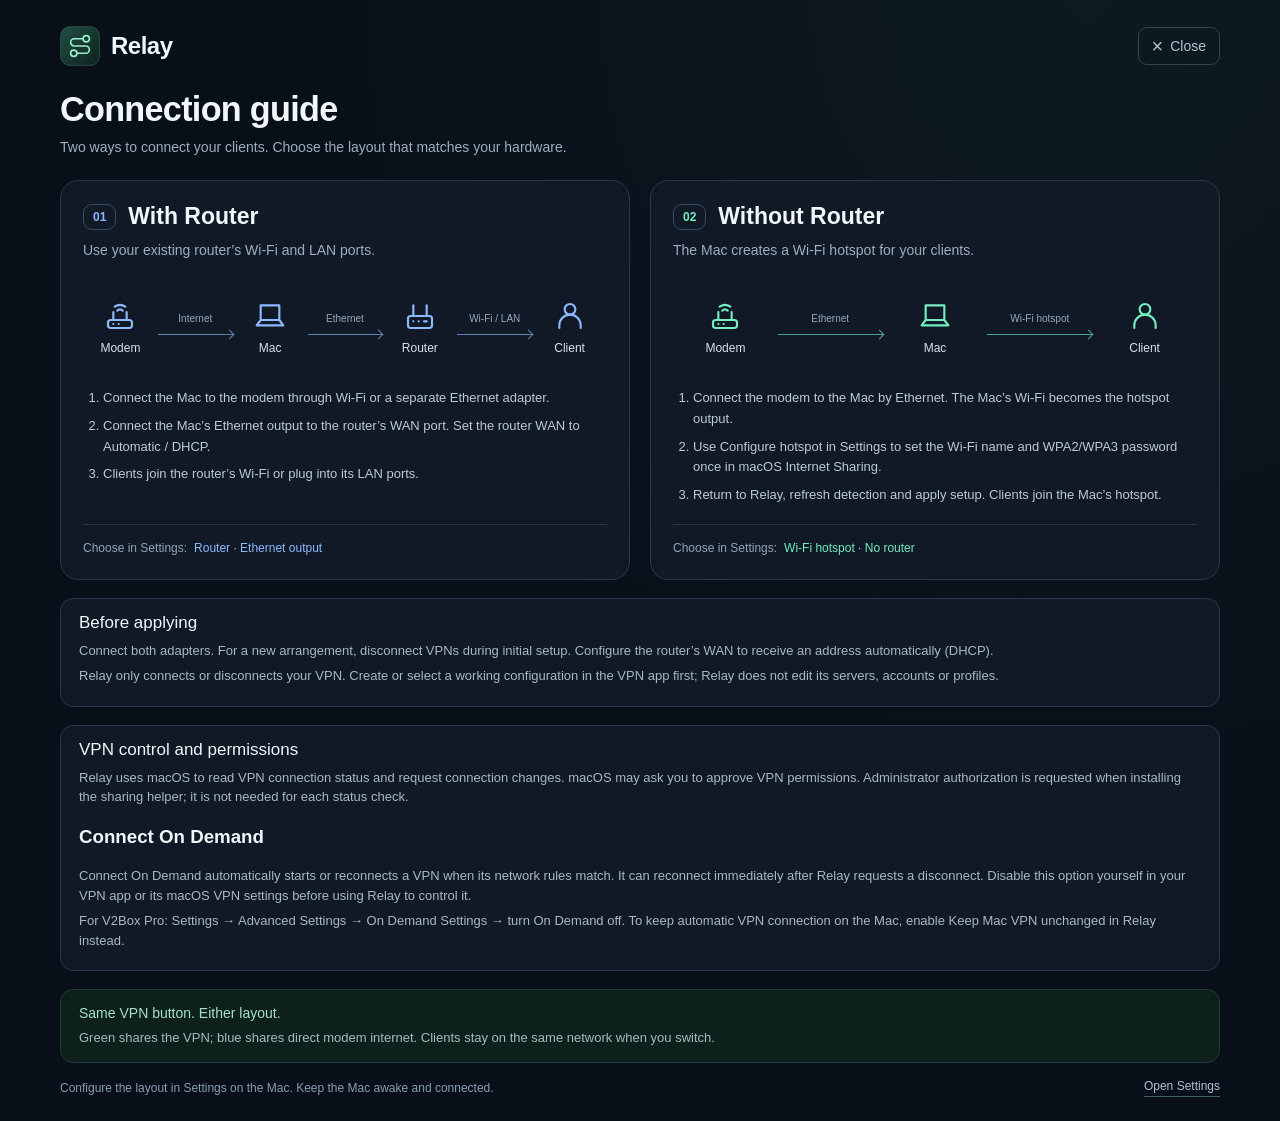
==== guide.html @ 201c6f51 "Release Relay 1.2.0: Mac internet sharing with client controls" ====
<!doctype html><html lang="en" data-page-ready="false"><head><meta charset="utf-8"><meta name="viewport" content="width=device-width,initial-scale=1"><meta name="theme-color" content="#071220"><meta name="apple-mobile-web-app-capable" content="yes"><meta name="apple-mobile-web-app-title" content="Relay"><meta name="apple-mobile-web-app-status-bar-style" content="black-translucent"><link rel="apple-touch-icon" sizes="180x180" href="/apple-touch-icon.png"><link rel="manifest" href="/manifest.webmanifest"><title>Relay · Guide</title><link rel="icon" href="/favicon.svg"><link rel="stylesheet" href="/guide.css"><link rel="stylesheet" href="/fonts.css"><link rel="stylesheet" href="/shared.css"><script src="/i18n.js" defer></script><script src="/guide.js" defer></script></head><body><main class="guide"><header class="app-header"><div class="brand"><img src="/favicon.svg" alt="" width="40" height="40"><span>Relay</span></div><nav class="header-right"><a class="home-close" href="/" aria-label="Close and return to Home page"><span aria-hidden="true">×</span><span data-i18n="Close">Close</span></a></nav></header><div class="intro"><h1 data-i18n="Connection guide" >Connection guide</h1><p data-i18n="Two ways to connect your clients. Choose the layout that matches your hardware." >Two ways to connect your clients. Choose the layout that matches your hardware.</p></div><div class="guide-grid"><section class="layout-card router-card"><div class="card-heading"><span class="layout-number" aria-hidden="true">01</span><h2 data-i18n="With Router" >With Router</h2></div><p data-i18n="Use your existing router’s Wi-Fi and LAN ports." class="card-intro">Use your existing router’s Wi-Fi and LAN ports.</p><div class="diagram" role="group" aria-label="Modem → Mac → Router → Client" data-flow="router"><div class="diagram-node"><svg viewBox="0 0 24 24" fill="none" stroke="currentColor" stroke-width="1.6" stroke-linecap="round" stroke-linejoin="round" aria-hidden="true"><rect x="3" y="15" width="18" height="6" rx="2"/><path d="M7 15V9m10 6V9M8 5a7 7 0 0 1 8 0M10 8a3 3 0 0 1 4 0M7 18h.01M11 18h.01"/></svg><span data-i18n="Modem" >Modem</span></div><div class="diagram-link"><span data-i18n="Internet" >Internet</span><i aria-hidden="true"></i></div><div class="diagram-node"><svg viewBox="0 0 24 24" fill="none" stroke="currentColor" stroke-width="1.6" stroke-linecap="round" stroke-linejoin="round" aria-hidden="true"><path d="M5 4h14v11H5zM2 19h20l-3-4H5z"/></svg><span data-i18n="Mac" >Mac</span></div><div class="diagram-link"><span data-i18n="Ethernet" >Ethernet</span><i aria-hidden="true"></i></div><div class="diagram-node"><svg viewBox="0 0 24 24" fill="none" stroke="currentColor" stroke-width="1.6" stroke-linecap="round" stroke-linejoin="round" aria-hidden="true"><rect x="3" y="12" width="18" height="9" rx="2"/><path d="M7 12V4m10 8V4M7 16h.01M11 16h.01M15 16h2"/></svg><span data-i18n="Router" >Router</span></div><div class="diagram-link"><span data-i18n="Wi-Fi / LAN" >Wi-Fi / LAN</span><i aria-hidden="true"></i></div><div class="diagram-node"><svg viewBox="0 0 24 24" fill="none" stroke="currentColor" stroke-width="1.6" stroke-linecap="round" stroke-linejoin="round" aria-hidden="true"><circle cx="12" cy="7" r="4"/><path d="M4 21v-2a8 8 0 0 1 16 0v2"/></svg><span data-i18n="Client" >Client</span></div></div><ol><li data-i18n="Connect the Mac to the modem through Wi-Fi or a separate Ethernet adapter." >Connect the Mac to the modem through Wi-Fi or a separate Ethernet adapter.</li><li data-i18n="Connect the Mac’s Ethernet output to the router’s WAN port. Set the router WAN to Automatic / DHCP." >Connect the Mac’s Ethernet output to the router’s WAN port. Set the router WAN to Automatic / DHCP.</li><li data-i18n="Clients join the router’s Wi-Fi or plug into its LAN ports." >Clients join the router’s Wi-Fi or plug into its LAN ports.</li></ol><div class="choice"><strong data-i18n="Choose in Settings:" >Choose in Settings:</strong><span data-i18n="Router · Ethernet output" >Router · Ethernet output</span></div></section><section class="layout-card hotspot-card"><div class="card-heading"><span class="layout-number" aria-hidden="true">02</span><h2 data-i18n="Without Router" >Without Router</h2></div><p data-i18n="The Mac creates a Wi-Fi hotspot for your clients." class="card-intro">The Mac creates a Wi-Fi hotspot for your clients.</p><div class="diagram" role="group" aria-label="Modem → Mac → Client (Wi-Fi hotspot)" data-flow="hotspot"><div class="diagram-node"><svg viewBox="0 0 24 24" fill="none" stroke="currentColor" stroke-width="1.6" stroke-linecap="round" stroke-linejoin="round" aria-hidden="true"><rect x="3" y="15" width="18" height="6" rx="2"/><path d="M7 15V9m10 6V9M8 5a7 7 0 0 1 8 0M10 8a3 3 0 0 1 4 0M7 18h.01M11 18h.01"/></svg><span data-i18n="Modem" >Modem</span></div><div class="diagram-link"><span data-i18n="Ethernet" >Ethernet</span><i aria-hidden="true"></i></div><div class="diagram-node"><svg viewBox="0 0 24 24" fill="none" stroke="currentColor" stroke-width="1.6" stroke-linecap="round" stroke-linejoin="round" aria-hidden="true"><path d="M5 4h14v11H5zM2 19h20l-3-4H5z"/></svg><span data-i18n="Mac" >Mac</span></div><div class="diagram-link"><span data-i18n="Wi-Fi hotspot" >Wi-Fi hotspot</span><i aria-hidden="true"></i></div><div class="diagram-node"><svg viewBox="0 0 24 24" fill="none" stroke="currentColor" stroke-width="1.6" stroke-linecap="round" stroke-linejoin="round" aria-hidden="true"><circle cx="12" cy="7" r="4"/><path d="M4 21v-2a8 8 0 0 1 16 0v2"/></svg><span data-i18n="Client" >Client</span></div></div><ol><li data-i18n="Connect the modem to the Mac by Ethernet. The Mac’s Wi-Fi becomes the hotspot output." >Connect the modem to the Mac by Ethernet. The Mac’s Wi-Fi becomes the hotspot output.</li><li data-i18n="Use Configure hotspot in Settings to set the Wi-Fi name and WPA2/WPA3 password once in macOS Internet Sharing." >Use Configure hotspot in Settings to set the Wi-Fi name and WPA2/WPA3 password once in macOS Internet Sharing.</li><li data-i18n="Return to Relay, refresh detection and apply setup. Clients join the Mac’s hotspot." >Return to Relay, refresh detection and apply setup. Clients join the Mac’s hotspot.</li></ol><div class="choice"><strong data-i18n="Choose in Settings:" >Choose in Settings:</strong><span data-i18n="Wi-Fi hotspot · No router" >Wi-Fi hotspot · No router</span></div></section></div><section class="help-details" id="before-applying"><h2 data-i18n="Before applying">Before applying</h2><p data-i18n="Connect both adapters. For a new arrangement, disconnect VPNs during initial setup. Configure the router’s WAN to receive an address automatically (DHCP).">Connect both adapters. For a new arrangement, disconnect VPNs during initial setup. Configure the router’s WAN to receive an address automatically (DHCP).</p><p data-i18n="Relay only connects or disconnects your VPN. Create or select a working configuration in the VPN app first; Relay does not edit its servers, accounts or profiles.">Relay only connects or disconnects your VPN. Create or select a working configuration in the VPN app first; Relay does not edit its servers, accounts or profiles.</p></section><section class="help-details" id="vpn-permissions"><h2 data-i18n="VPN control and permissions">VPN control and permissions</h2><p data-i18n="Relay uses macOS to read VPN connection status and request connection changes. macOS may ask you to approve VPN permissions. Administrator authorization is requested when installing the sharing helper; it is not needed for each status check.">Relay uses macOS to read VPN connection status and request connection changes. macOS may ask you to approve VPN permissions. Administrator authorization is requested when installing the sharing helper; it is not needed for each status check.</p><h3 data-i18n="Connect On Demand">Connect On Demand</h3><p data-i18n="Connect On Demand automatically starts or reconnects a VPN when its network rules match. It can reconnect immediately after Relay requests a disconnect. Disable this option yourself in your VPN app or its macOS VPN settings before using Relay to control it.">Connect On Demand automatically starts or reconnects a VPN when its network rules match. It can reconnect immediately after Relay requests a disconnect. Disable this option yourself in your VPN app or its macOS VPN settings before using Relay to control it.</p><p data-i18n="For V2Box Pro: Settings → Advanced Settings → On Demand Settings → turn On Demand off. To keep automatic VPN connection on the Mac, enable Keep Mac VPN unchanged in Relay instead.">For V2Box Pro: Settings → Advanced Settings → On Demand Settings → turn On Demand off. To keep automatic VPN connection on the Mac, enable Keep Mac VPN unchanged in Relay instead.</p></section><aside class="mode-note"><strong data-i18n="Same VPN button. Either layout." >Same VPN button. Either layout.</strong><p data-i18n="Green shares the VPN; blue shares direct modem internet. Clients stay on the same network when you switch." >Green shares the VPN; blue shares direct modem internet. Clients stay on the same network when you switch.</p></aside><footer><p data-i18n="Configure the layout in Settings on the Mac. Keep the Mac awake and connected." >Configure the layout in Settings on the Mac. Keep the Mac awake and connected.</p><a data-i18n="Open Settings" href="/settings" class="settings-link">Open Settings</a></footer></main></body></html>
---- guide.css ----
*{box-sizing:border-box}html,body{margin:0;min-height:100%;background:#090f19;color:#f0f6fa;font-family:-apple-system,BlinkMacSystemFont,"Segoe UI",Arial,sans-serif}body{background:radial-gradient(ellipse at 85% 0%,#13332d55,transparent 52%),#090f19}.guide{max-width:1220px;margin:auto;padding:clamp(18px,3vh,32px) 30px}header,header nav,.brand{display:flex;align-items:center}.brand{gap:10px;color:#f0f6fa;font-size:24px;font-weight:600}header{justify-content:space-between}header nav{gap:22px}a{color:#adc2d2;text-decoration:none;font-size:14px}.home{border:1px solid #304455;border-radius:9px;padding:8px 14px}a:hover{color:#fff}.intro{margin:22px 0}h1{font-size:clamp(26px,3.8vh,38px);font-weight:550;letter-spacing:-.7px;margin:0 0 8px}.intro p,.card-intro{margin:0;color:#9cafbf;line-height:1.5;font-size:14px}.guide-grid{display:grid;grid-template-columns:1fr 1fr;gap:20px}.layout-card{--accent:#8dbaff;background:#101925;border:1px solid #293949;border-radius:18px;padding:22px;display:flex;flex-direction:column}.hotspot-card{--accent:#74edbf}.card-heading{display:flex;align-items:center;gap:12px;margin-bottom:10px}.layout-number{color:var(--accent);border:1px solid #344d5e;border-radius:9px;padding:5px 9px;font-size:12px;font-weight:600}.card-heading h2{margin:0;font-weight:550;font-size:23px}.diagram{display:flex;align-items:center;margin:23px 0 18px;min-height:86px;direction:ltr}.diagram-node{flex:1;min-width:0;display:flex;flex-direction:column;align-items:center;gap:9px;color:#d5e3eb;font-size:12px}.diagram-node svg{width:32px;height:32px;color:var(--accent)}.diagram-link{flex:1;min-width:0;display:flex;flex-direction:column;align-items:center;gap:8px;margin-top:-21px}.diagram-link span{text-align:center;color:#94aabc;font-size:10px;line-height:1.4;min-height:27px;display:flex;align-items:flex-end}.diagram-link i{display:block;height:1px;width:100%;position:relative;background:var(--accent);opacity:.65}.diagram-link i:after{content:"";position:absolute;right:0;top:-3px;width:6px;height:6px;border-right:1px solid var(--accent);border-top:1px solid var(--accent);transform:rotate(45deg)}ol{padding-inline-start:20px;margin:0 0 18px;color:#b9cbd7;font-size:13px;line-height:1.6}li+li{margin-top:7px}.choice{margin-top:auto;display:flex;gap:7px;flex-wrap:wrap;padding-top:14px;border-top:1px solid #263746;font-size:12px;line-height:1.5;color:var(--accent)}.choice strong{color:#91a6b6;font-weight:400}.mode-note{margin-top:18px;border:1px solid #253b37;border-radius:13px;padding:14px 18px;background:#0e201c}.mode-note strong{font-size:14px;color:#a6e1c9;font-weight:500}.mode-note p{margin:6px 0 0;color:#a6bbbe;font-size:13px;line-height:1.5}footer{display:flex;justify-content:space-between;align-items:center;gap:20px;margin-top:16px}footer p{color:#879eaf;font-size:12px;line-height:1.5;margin:0}.settings-link{font-size:12px;white-space:nowrap;border-bottom:1px solid #42625a;padding-bottom:3px}*:focus-visible{outline:2px solid #8dbaff;outline-offset:4px}html[dir=rtl] .intro h1{letter-spacing:0}html[dir=rtl] .diagram{direction:rtl}html[dir=rtl] .diagram-link i:after{right:auto;left:0;transform:rotate(-135deg)}@media(max-width:720px){.guide{padding:22px 20px}.guide-grid{grid-template-columns:1fr}.layout-card{padding:20px}.intro{margin:24px 0}header nav{gap:14px}footer{align-items:flex-start;flex-direction:column;gap:10px}}@media(max-height:650px) and (min-width:721px){.guide{padding-top:16px;padding-bottom:16px}.intro{margin:16px 0}.layout-card{padding:17px}.diagram{margin:14px 0 10px;min-height:70px}ol{font-size:12px;line-height:1.5;margin-bottom:12px}li+li{margin-top:5px}.mode-note{margin-top:13px;padding:11px 16px}footer{margin-top:12px}}

.home{display:flex;align-items:center;gap:7px}.home>span:first-child{font-size:19px;line-height:1}

header{direction:ltr}

@media(min-width:721px){html[dir=rtl] .intro{margin:18px 0}html[dir=rtl] .diagram{margin:18px 0 12px}html[dir=rtl] .layout-card{padding:20px}html[dir=rtl] .mode-note{margin-top:14px}}
---- fonts.css ----
@font-face{font-family:Vazirmatn;src:url('/fonts/Vazirmatn-Regular.woff2') format('woff2');font-weight:400;font-style:normal;font-display:swap}
@font-face{font-family:Vazirmatn;src:url('/fonts/Vazirmatn-Medium.woff2') format('woff2');font-weight:500;font-style:normal;font-display:swap}
@font-face{font-family:Vazirmatn;src:url('/fonts/Vazirmatn-SemiBold.woff2') format('woff2');font-weight:600;font-style:normal;font-display:swap}
@font-face{font-family:Vazirmatn;src:url('/fonts/Vazirmatn-Bold.woff2') format('woff2');font-weight:700;font-style:normal;font-display:swap}
html[lang=fa] body{font-family:Vazirmatn,Tahoma,Arial,sans-serif}
---- shared.css ----
html[data-page-ready=false] body{visibility:hidden}main>header.app-header{height:44px;min-height:44px;display:flex;align-items:center;justify-content:space-between;gap:18px;direction:ltr;font-size:24px;font-weight:600;margin-bottom:18px}main>header.app-header .brand{display:flex;align-items:center;gap:11px;font-size:24px;font-weight:600;letter-spacing:-.5px;color:#f0f6fa}main>header.app-header .brand img{width:40px;height:40px}main>header.app-header .header-right{display:flex;align-items:center;gap:20px;margin:0}main>header.app-header a{font-size:14px;font-weight:400;color:#adc2d2;letter-spacing:0}main>header.app-header .home-close{display:flex;align-items:center;gap:7px;border:1px solid #304455;border-radius:9px;padding:8px 13px;margin:0}main>header.app-header .home-close>span:first-child{font-size:20px;line-height:1}main>header.app-header a:hover{color:#fff}.settings,.guide,.about{padding:24px 30px}main#screen{padding-top:24px;padding-left:30px;padding-right:30px}#screen>header.app-header{margin-bottom:0}.label-with-help{display:flex;align-items:center;gap:8px}.info-link{display:inline-grid;place-items:center;width:18px;height:18px;flex:none;border:1px solid #587285;border-radius:50%;font:12px Georgia,serif;color:#b5cede}.network-loading{display:flex;align-items:center;gap:8px;color:#8dbaff;font-size:13px;margin-top:14px}.authorization-note{color:#f6d18e;background:#f6d18e0b;border:1px solid #f6d18e33;border-radius:10px;padding:10px 12px;font-size:12px;line-height:1.5;margin:12px 0 0}.settings #message.network-error{color:#ff9f9f;background:#ff6e6e0b;border:1px solid #ff6e6e44;border-radius:10px;padding:10px 12px}.settings-card[aria-busy=true]{border-color:#4d6880}.settings-card[aria-busy=true] .fields{opacity:.55}.help-details{background:#101925;border:1px solid #293949;border-radius:13px;padding:14px 18px;margin-top:18px}.help-details h2{font-size:17px;margin:0 0 8px;font-weight:500}.help-details p{font-size:13px;line-height:1.5;color:#a6bbbe;margin:6px 0}main#screen{position:relative;isolation:isolate}.ambient-glow{position:absolute;inset:0;z-index:-1;pointer-events:none;overflow:hidden}.ambient-glow i{position:absolute;inset:0;opacity:0;transition:opacity .8s ease}.glow-direct{background:radial-gradient(ellipse at 50% 44%,#4276cb40 0%,#4276cb1a 27%,#4276cb04 52%,transparent 72%)}.glow-vpn{background:radial-gradient(ellipse at 50% 44%,#4fffb84d 0%,#4fffb81c 28%,#4fffb804 54%,transparent 74%)}.glow-transition{background:radial-gradient(ellipse at 50% 44%,#f6d18e40 0%,#f6d18e17 30%,transparent 70%)}#screen[data-state=direct] .glow-direct,#screen[data-state=vpn] .glow-vpn,#screen[data-state=switching] .glow-transition,#screen[data-state=checking] .glow-transition{opacity:1}#screen[data-state=switching] .glow-transition{animation:halo-pulse 1.8s ease-in-out infinite}.ambient-glow .glow-ripple{inset:16% 0 22%;background:radial-gradient(ellipse,var(--glow),transparent 65%)}#screen.pressed .glow-ripple{animation:halo-wave .8s ease-out}#screen.arrived .glow-ripple{animation:halo-wave 1s ease-out}@keyframes halo-pulse{50%{opacity:.5}}@keyframes halo-wave{0%{opacity:.2;transform:scale(.35)}45%{opacity:1}100%{opacity:0;transform:scale(1.5)}}@media(max-width:600px){main>header.app-header .header-right{gap:13px}main>header.app-header a{font-size:12px}.settings,.guide,.about{padding:20px}main#screen{padding-left:20px;padding-right:20px}}@media(prefers-reduced-motion:reduce){.ambient-glow i{transition:none}.ambient-glow .glow-ripple,#screen[data-state=switching] .glow-transition{animation:none!important}}
.dialog-backdrop{position:fixed;inset:0;z-index:100;display:flex;align-items:center;justify-content:center;background:rgba(3,9,18,.8);backdrop-filter:blur(12px);padding:24px}.dialog-backdrop[hidden]{display:none}.unsaved-dialog{width:min(520px,100%);background:#101e30;border:1px solid #314661;border-radius:24px;padding:30px;box-shadow:0 24px 90px #0009}.unsaved-dialog h2{font-size:24px;margin:0 0 12px}.unsaved-dialog p{color:#acbfd3;line-height:1.6}.dialog-actions{display:flex;flex-wrap:wrap;gap:10px;margin-top:24px}.dialog-actions button{padding:12px 16px;border-radius:12px;border:1px solid #395675;background:#1a3049;color:#eef6ff;font:inherit;cursor:pointer}.dialog-actions button:first-child{background:#397be9;border-color:#397be9}.dialog-actions button:disabled{opacity:.5}.dialog-actions button:focus-visible{outline:3px solid #8dbaff;outline-offset:3px}
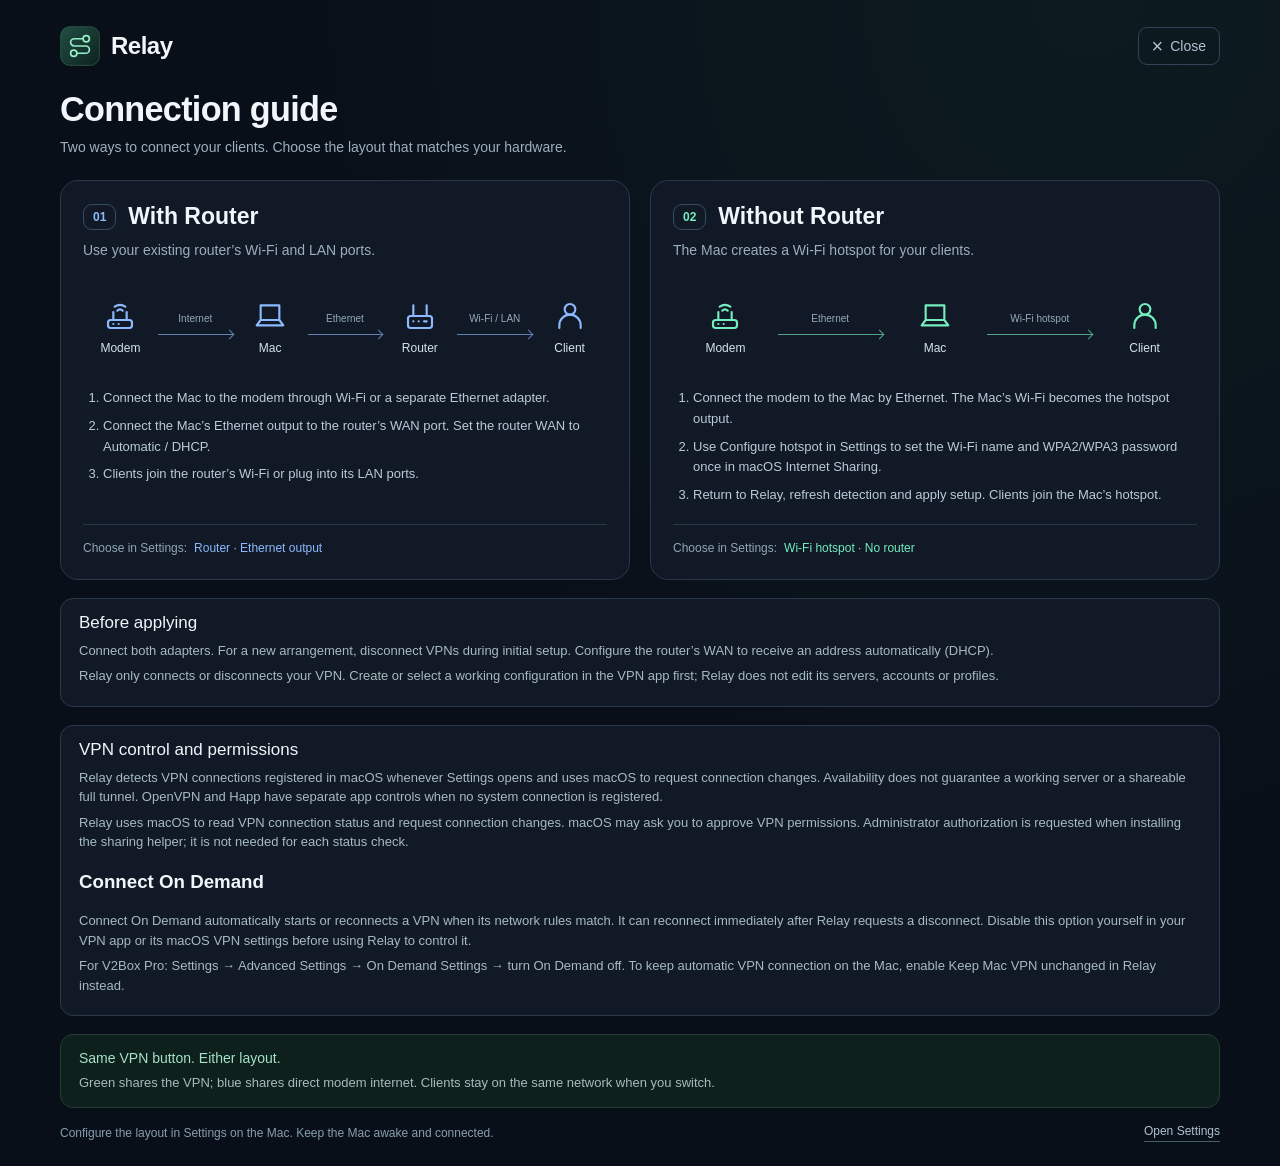
==== commit 479504c1: "Release Relay 1.3.0 with dynamic VPN discovery" ====
--- a/guide.html
+++ b/guide.html
@@ -1 +1 @@
-<!doctype html><html lang="en" data-page-ready="false"><head><meta charset="utf-8"><meta name="viewport" content="width=device-width,initial-scale=1"><meta name="theme-color" content="#071220"><meta name="apple-mobile-web-app-capable" content="yes"><meta name="apple-mobile-web-app-title" content="Relay"><meta name="apple-mobile-web-app-status-bar-style" content="black-translucent"><link rel="apple-touch-icon" sizes="180x180" href="/apple-touch-icon.png"><link rel="manifest" href="/manifest.webmanifest"><title>Relay · Guide</title><link rel="icon" href="/favicon.svg"><link rel="stylesheet" href="/guide.css"><link rel="stylesheet" href="/fonts.css"><link rel="stylesheet" href="/shared.css"><script src="/i18n.js" defer></script><script src="/guide.js" defer></script></head><body><main class="guide"><header class="app-header"><div class="brand"><img src="/favicon.svg" alt="" width="40" height="40"><span>Relay</span></div><nav class="header-right"><a class="home-close" href="/" aria-label="Close and return to Home page"><span aria-hidden="true">×</span><span data-i18n="Close">Close</span></a></nav></header><div class="intro"><h1 data-i18n="Connection guide" >Connection guide</h1><p data-i18n="Two ways to connect your clients. Choose the layout that matches your hardware." >Two ways to connect your clients. Choose the layout that matches your hardware.</p></div><div class="guide-grid"><section class="layout-card router-card"><div class="card-heading"><span class="layout-number" aria-hidden="true">01</span><h2 data-i18n="With Router" >With Router</h2></div><p data-i18n="Use your existing router’s Wi-Fi and LAN ports." class="card-intro">Use your existing router’s Wi-Fi and LAN ports.</p><div class="diagram" role="group" aria-label="Modem → Mac → Router → Client" data-flow="router"><div class="diagram-node"><svg viewBox="0 0 24 24" fill="none" stroke="currentColor" stroke-width="1.6" stroke-linecap="round" stroke-linejoin="round" aria-hidden="true"><rect x="3" y="15" width="18" height="6" rx="2"/><path d="M7 15V9m10 6V9M8 5a7 7 0 0 1 8 0M10 8a3 3 0 0 1 4 0M7 18h.01M11 18h.01"/></svg><span data-i18n="Modem" >Modem</span></div><div class="diagram-link"><span data-i18n="Internet" >Internet</span><i aria-hidden="true"></i></div><div class="diagram-node"><svg viewBox="0 0 24 24" fill="none" stroke="currentColor" stroke-width="1.6" stroke-linecap="round" stroke-linejoin="round" aria-hidden="true"><path d="M5 4h14v11H5zM2 19h20l-3-4H5z"/></svg><span data-i18n="Mac" >Mac</span></div><div class="diagram-link"><span data-i18n="Ethernet" >Ethernet</span><i aria-hidden="true"></i></div><div class="diagram-node"><svg viewBox="0 0 24 24" fill="none" stroke="currentColor" stroke-width="1.6" stroke-linecap="round" stroke-linejoin="round" aria-hidden="true"><rect x="3" y="12" width="18" height="9" rx="2"/><path d="M7 12V4m10 8V4M7 16h.01M11 16h.01M15 16h2"/></svg><span data-i18n="Router" >Router</span></div><div class="diagram-link"><span data-i18n="Wi-Fi / LAN" >Wi-Fi / LAN</span><i aria-hidden="true"></i></div><div class="diagram-node"><svg viewBox="0 0 24 24" fill="none" stroke="currentColor" stroke-width="1.6" stroke-linecap="round" stroke-linejoin="round" aria-hidden="true"><circle cx="12" cy="7" r="4"/><path d="M4 21v-2a8 8 0 0 1 16 0v2"/></svg><span data-i18n="Client" >Client</span></div></div><ol><li data-i18n="Connect the Mac to the modem through Wi-Fi or a separate Ethernet adapter." >Connect the Mac to the modem through Wi-Fi or a separate Ethernet adapter.</li><li data-i18n="Connect the Mac’s Ethernet output to the router’s WAN port. Set the router WAN to Automatic / DHCP." >Connect the Mac’s Ethernet output to the router’s WAN port. Set the router WAN to Automatic / DHCP.</li><li data-i18n="Clients join the router’s Wi-Fi or plug into its LAN ports." >Clients join the router’s Wi-Fi or plug into its LAN ports.</li></ol><div class="choice"><strong data-i18n="Choose in Settings:" >Choose in Settings:</strong><span data-i18n="Router · Ethernet output" >Router · Ethernet output</span></div></section><section class="layout-card hotspot-card"><div class="card-heading"><span class="layout-number" aria-hidden="true">02</span><h2 data-i18n="Without Router" >Without Router</h2></div><p data-i18n="The Mac creates a Wi-Fi hotspot for your clients." class="card-intro">The Mac creates a Wi-Fi hotspot for your clients.</p><div class="diagram" role="group" aria-label="Modem → Mac → Client (Wi-Fi hotspot)" data-flow="hotspot"><div class="diagram-node"><svg viewBox="0 0 24 24" fill="none" stroke="currentColor" stroke-width="1.6" stroke-linecap="round" stroke-linejoin="round" aria-hidden="true"><rect x="3" y="15" width="18" height="6" rx="2"/><path d="M7 15V9m10 6V9M8 5a7 7 0 0 1 8 0M10 8a3 3 0 0 1 4 0M7 18h.01M11 18h.01"/></svg><span data-i18n="Modem" >Modem</span></div><div class="diagram-link"><span data-i18n="Ethernet" >Ethernet</span><i aria-hidden="true"></i></div><div class="diagram-node"><svg viewBox="0 0 24 24" fill="none" stroke="currentColor" stroke-width="1.6" stroke-linecap="round" stroke-linejoin="round" aria-hidden="true"><path d="M5 4h14v11H5zM2 19h20l-3-4H5z"/></svg><span data-i18n="Mac" >Mac</span></div><div class="diagram-link"><span data-i18n="Wi-Fi hotspot" >Wi-Fi hotspot</span><i aria-hidden="true"></i></div><div class="diagram-node"><svg viewBox="0 0 24 24" fill="none" stroke="currentColor" stroke-width="1.6" stroke-linecap="round" stroke-linejoin="round" aria-hidden="true"><circle cx="12" cy="7" r="4"/><path d="M4 21v-2a8 8 0 0 1 16 0v2"/></svg><span data-i18n="Client" >Client</span></div></div><ol><li data-i18n="Connect the modem to the Mac by Ethernet. The Mac’s Wi-Fi becomes the hotspot output." >Connect the modem to the Mac by Ethernet. The Mac’s Wi-Fi becomes the hotspot output.</li><li data-i18n="Use Configure hotspot in Settings to set the Wi-Fi name and WPA2/WPA3 password once in macOS Internet Sharing." >Use Configure hotspot in Settings to set the Wi-Fi name and WPA2/WPA3 password once in macOS Internet Sharing.</li><li data-i18n="Return to Relay, refresh detection and apply setup. Clients join the Mac’s hotspot." >Return to Relay, refresh detection and apply setup. Clients join the Mac’s hotspot.</li></ol><div class="choice"><strong data-i18n="Choose in Settings:" >Choose in Settings:</strong><span data-i18n="Wi-Fi hotspot · No router" >Wi-Fi hotspot · No router</span></div></section></div><section class="help-details" id="before-applying"><h2 data-i18n="Before applying">Before applying</h2><p data-i18n="Connect both adapters. For a new arrangement, disconnect VPNs during initial setup. Configure the router’s WAN to receive an address automatically (DHCP).">Connect both adapters. For a new arrangement, disconnect VPNs during initial setup. Configure the router’s WAN to receive an address automatically (DHCP).</p><p data-i18n="Relay only connects or disconnects your VPN. Create or select a working configuration in the VPN app first; Relay does not edit its servers, accounts or profiles.">Relay only connects or disconnects your VPN. Create or select a working configuration in the VPN app first; Relay does not edit its servers, accounts or profiles.</p></section><section class="help-details" id="vpn-permissions"><h2 data-i18n="VPN control and permissions">VPN control and permissions</h2><p data-i18n="Relay uses macOS to read VPN connection status and request connection changes. macOS may ask you to approve VPN permissions. Administrator authorization is requested when installing the sharing helper; it is not needed for each status check.">Relay uses macOS to read VPN connection status and request connection changes. macOS may ask you to approve VPN permissions. Administrator authorization is requested when installing the sharing helper; it is not needed for each status check.</p><h3 data-i18n="Connect On Demand">Connect On Demand</h3><p data-i18n="Connect On Demand automatically starts or reconnects a VPN when its network rules match. It can reconnect immediately after Relay requests a disconnect. Disable this option yourself in your VPN app or its macOS VPN settings before using Relay to control it.">Connect On Demand automatically starts or reconnects a VPN when its network rules match. It can reconnect immediately after Relay requests a disconnect. Disable this option yourself in your VPN app or its macOS VPN settings before using Relay to control it.</p><p data-i18n="For V2Box Pro: Settings → Advanced Settings → On Demand Settings → turn On Demand off. To keep automatic VPN connection on the Mac, enable Keep Mac VPN unchanged in Relay instead.">For V2Box Pro: Settings → Advanced Settings → On Demand Settings → turn On Demand off. To keep automatic VPN connection on the Mac, enable Keep Mac VPN unchanged in Relay instead.</p></section><aside class="mode-note"><strong data-i18n="Same VPN button. Either layout." >Same VPN button. Either layout.</strong><p data-i18n="Green shares the VPN; blue shares direct modem internet. Clients stay on the same network when you switch." >Green shares the VPN; blue shares direct modem internet. Clients stay on the same network when you switch.</p></aside><footer><p data-i18n="Configure the layout in Settings on the Mac. Keep the Mac awake and connected." >Configure the layout in Settings on the Mac. Keep the Mac awake and connected.</p><a data-i18n="Open Settings" href="/settings" class="settings-link">Open Settings</a></footer></main></body></html>+<!doctype html><html lang="en" data-page-ready="false"><head><meta charset="utf-8"><meta name="viewport" content="width=device-width,initial-scale=1"><meta name="theme-color" content="#071220"><meta name="apple-mobile-web-app-capable" content="yes"><meta name="apple-mobile-web-app-title" content="Relay"><meta name="apple-mobile-web-app-status-bar-style" content="black-translucent"><link rel="apple-touch-icon" sizes="180x180" href="/apple-touch-icon.png"><link rel="manifest" href="/manifest.webmanifest"><title>Relay · Guide</title><link rel="icon" href="/favicon.svg"><link rel="stylesheet" href="/guide.css"><link rel="stylesheet" href="/fonts.css"><link rel="stylesheet" href="/shared.css"><script src="/i18n.js" defer></script><script src="/guide.js" defer></script></head><body><main class="guide"><header class="app-header"><div class="brand"><img src="/favicon.svg" alt="" width="40" height="40"><span>Relay</span></div><nav class="header-right"><a class="home-close" href="/" aria-label="Close and return to Home page"><span aria-hidden="true">×</span><span data-i18n="Close">Close</span></a></nav></header><div class="intro"><h1 data-i18n="Connection guide" >Connection guide</h1><p data-i18n="Two ways to connect your clients. Choose the layout that matches your hardware." >Two ways to connect your clients. Choose the layout that matches your hardware.</p></div><div class="guide-grid"><section class="layout-card router-card"><div class="card-heading"><span class="layout-number" aria-hidden="true">01</span><h2 data-i18n="With Router" >With Router</h2></div><p data-i18n="Use your existing router’s Wi-Fi and LAN ports." class="card-intro">Use your existing router’s Wi-Fi and LAN ports.</p><div class="diagram" role="group" aria-label="Modem → Mac → Router → Client" data-flow="router"><div class="diagram-node"><svg viewBox="0 0 24 24" fill="none" stroke="currentColor" stroke-width="1.6" stroke-linecap="round" stroke-linejoin="round" aria-hidden="true"><rect x="3" y="15" width="18" height="6" rx="2"/><path d="M7 15V9m10 6V9M8 5a7 7 0 0 1 8 0M10 8a3 3 0 0 1 4 0M7 18h.01M11 18h.01"/></svg><span data-i18n="Modem" >Modem</span></div><div class="diagram-link"><span data-i18n="Internet" >Internet</span><i aria-hidden="true"></i></div><div class="diagram-node"><svg viewBox="0 0 24 24" fill="none" stroke="currentColor" stroke-width="1.6" stroke-linecap="round" stroke-linejoin="round" aria-hidden="true"><path d="M5 4h14v11H5zM2 19h20l-3-4H5z"/></svg><span data-i18n="Mac" >Mac</span></div><div class="diagram-link"><span data-i18n="Ethernet" >Ethernet</span><i aria-hidden="true"></i></div><div class="diagram-node"><svg viewBox="0 0 24 24" fill="none" stroke="currentColor" stroke-width="1.6" stroke-linecap="round" stroke-linejoin="round" aria-hidden="true"><rect x="3" y="12" width="18" height="9" rx="2"/><path d="M7 12V4m10 8V4M7 16h.01M11 16h.01M15 16h2"/></svg><span data-i18n="Router" >Router</span></div><div class="diagram-link"><span data-i18n="Wi-Fi / LAN" >Wi-Fi / LAN</span><i aria-hidden="true"></i></div><div class="diagram-node"><svg viewBox="0 0 24 24" fill="none" stroke="currentColor" stroke-width="1.6" stroke-linecap="round" stroke-linejoin="round" aria-hidden="true"><circle cx="12" cy="7" r="4"/><path d="M4 21v-2a8 8 0 0 1 16 0v2"/></svg><span data-i18n="Client" >Client</span></div></div><ol><li data-i18n="Connect the Mac to the modem through Wi-Fi or a separate Ethernet adapter." >Connect the Mac to the modem through Wi-Fi or a separate Ethernet adapter.</li><li data-i18n="Connect the Mac’s Ethernet output to the router’s WAN port. Set the router WAN to Automatic / DHCP." >Connect the Mac’s Ethernet output to the router’s WAN port. Set the router WAN to Automatic / DHCP.</li><li data-i18n="Clients join the router’s Wi-Fi or plug into its LAN ports." >Clients join the router’s Wi-Fi or plug into its LAN ports.</li></ol><div class="choice"><strong data-i18n="Choose in Settings:" >Choose in Settings:</strong><span data-i18n="Router · Ethernet output" >Router · Ethernet output</span></div></section><section class="layout-card hotspot-card"><div class="card-heading"><span class="layout-number" aria-hidden="true">02</span><h2 data-i18n="Without Router" >Without Router</h2></div><p data-i18n="The Mac creates a Wi-Fi hotspot for your clients." class="card-intro">The Mac creates a Wi-Fi hotspot for your clients.</p><div class="diagram" role="group" aria-label="Modem → Mac → Client (Wi-Fi hotspot)" data-flow="hotspot"><div class="diagram-node"><svg viewBox="0 0 24 24" fill="none" stroke="currentColor" stroke-width="1.6" stroke-linecap="round" stroke-linejoin="round" aria-hidden="true"><rect x="3" y="15" width="18" height="6" rx="2"/><path d="M7 15V9m10 6V9M8 5a7 7 0 0 1 8 0M10 8a3 3 0 0 1 4 0M7 18h.01M11 18h.01"/></svg><span data-i18n="Modem" >Modem</span></div><div class="diagram-link"><span data-i18n="Ethernet" >Ethernet</span><i aria-hidden="true"></i></div><div class="diagram-node"><svg viewBox="0 0 24 24" fill="none" stroke="currentColor" stroke-width="1.6" stroke-linecap="round" stroke-linejoin="round" aria-hidden="true"><path d="M5 4h14v11H5zM2 19h20l-3-4H5z"/></svg><span data-i18n="Mac" >Mac</span></div><div class="diagram-link"><span data-i18n="Wi-Fi hotspot" >Wi-Fi hotspot</span><i aria-hidden="true"></i></div><div class="diagram-node"><svg viewBox="0 0 24 24" fill="none" stroke="currentColor" stroke-width="1.6" stroke-linecap="round" stroke-linejoin="round" aria-hidden="true"><circle cx="12" cy="7" r="4"/><path d="M4 21v-2a8 8 0 0 1 16 0v2"/></svg><span data-i18n="Client" >Client</span></div></div><ol><li data-i18n="Connect the modem to the Mac by Ethernet. The Mac’s Wi-Fi becomes the hotspot output." >Connect the modem to the Mac by Ethernet. The Mac’s Wi-Fi becomes the hotspot output.</li><li data-i18n="Use Configure hotspot in Settings to set the Wi-Fi name and WPA2/WPA3 password once in macOS Internet Sharing." >Use Configure hotspot in Settings to set the Wi-Fi name and WPA2/WPA3 password once in macOS Internet Sharing.</li><li data-i18n="Return to Relay, refresh detection and apply setup. Clients join the Mac’s hotspot." >Return to Relay, refresh detection and apply setup. Clients join the Mac’s hotspot.</li></ol><div class="choice"><strong data-i18n="Choose in Settings:" >Choose in Settings:</strong><span data-i18n="Wi-Fi hotspot · No router" >Wi-Fi hotspot · No router</span></div></section></div><section class="help-details" id="before-applying"><h2 data-i18n="Before applying">Before applying</h2><p data-i18n="Connect both adapters. For a new arrangement, disconnect VPNs during initial setup. Configure the router’s WAN to receive an address automatically (DHCP).">Connect both adapters. For a new arrangement, disconnect VPNs during initial setup. Configure the router’s WAN to receive an address automatically (DHCP).</p><p data-i18n="Relay only connects or disconnects your VPN. Create or select a working configuration in the VPN app first; Relay does not edit its servers, accounts or profiles.">Relay only connects or disconnects your VPN. Create or select a working configuration in the VPN app first; Relay does not edit its servers, accounts or profiles.</p></section><section class="help-details" id="vpn-permissions"><h2 data-i18n="VPN control and permissions">VPN control and permissions</h2><p data-i18n="Relay detects VPN connections registered in macOS whenever Settings opens and uses macOS to request connection changes. Availability does not guarantee a working server or a shareable full tunnel. OpenVPN and Happ have separate app controls when no system connection is registered.">Relay detects VPN connections registered in macOS whenever Settings opens and uses macOS to request connection changes. Availability does not guarantee a working server or a shareable full tunnel. OpenVPN and Happ have separate app controls when no system connection is registered.</p><p data-i18n="Relay uses macOS to read VPN connection status and request connection changes. macOS may ask you to approve VPN permissions. Administrator authorization is requested when installing the sharing helper; it is not needed for each status check.">Relay uses macOS to read VPN connection status and request connection changes. macOS may ask you to approve VPN permissions. Administrator authorization is requested when installing the sharing helper; it is not needed for each status check.</p><h3 data-i18n="Connect On Demand">Connect On Demand</h3><p data-i18n="Connect On Demand automatically starts or reconnects a VPN when its network rules match. It can reconnect immediately after Relay requests a disconnect. Disable this option yourself in your VPN app or its macOS VPN settings before using Relay to control it.">Connect On Demand automatically starts or reconnects a VPN when its network rules match. It can reconnect immediately after Relay requests a disconnect. Disable this option yourself in your VPN app or its macOS VPN settings before using Relay to control it.</p><p data-i18n="For V2Box Pro: Settings → Advanced Settings → On Demand Settings → turn On Demand off. To keep automatic VPN connection on the Mac, enable Keep Mac VPN unchanged in Relay instead.">For V2Box Pro: Settings → Advanced Settings → On Demand Settings → turn On Demand off. To keep automatic VPN connection on the Mac, enable Keep Mac VPN unchanged in Relay instead.</p></section><aside class="mode-note"><strong data-i18n="Same VPN button. Either layout." >Same VPN button. Either layout.</strong><p data-i18n="Green shares the VPN; blue shares direct modem internet. Clients stay on the same network when you switch." >Green shares the VPN; blue shares direct modem internet. Clients stay on the same network when you switch.</p></aside><footer><p data-i18n="Configure the layout in Settings on the Mac. Keep the Mac awake and connected." >Configure the layout in Settings on the Mac. Keep the Mac awake and connected.</p><a data-i18n="Open Settings" href="/settings" class="settings-link">Open Settings</a></footer></main></body></html>
